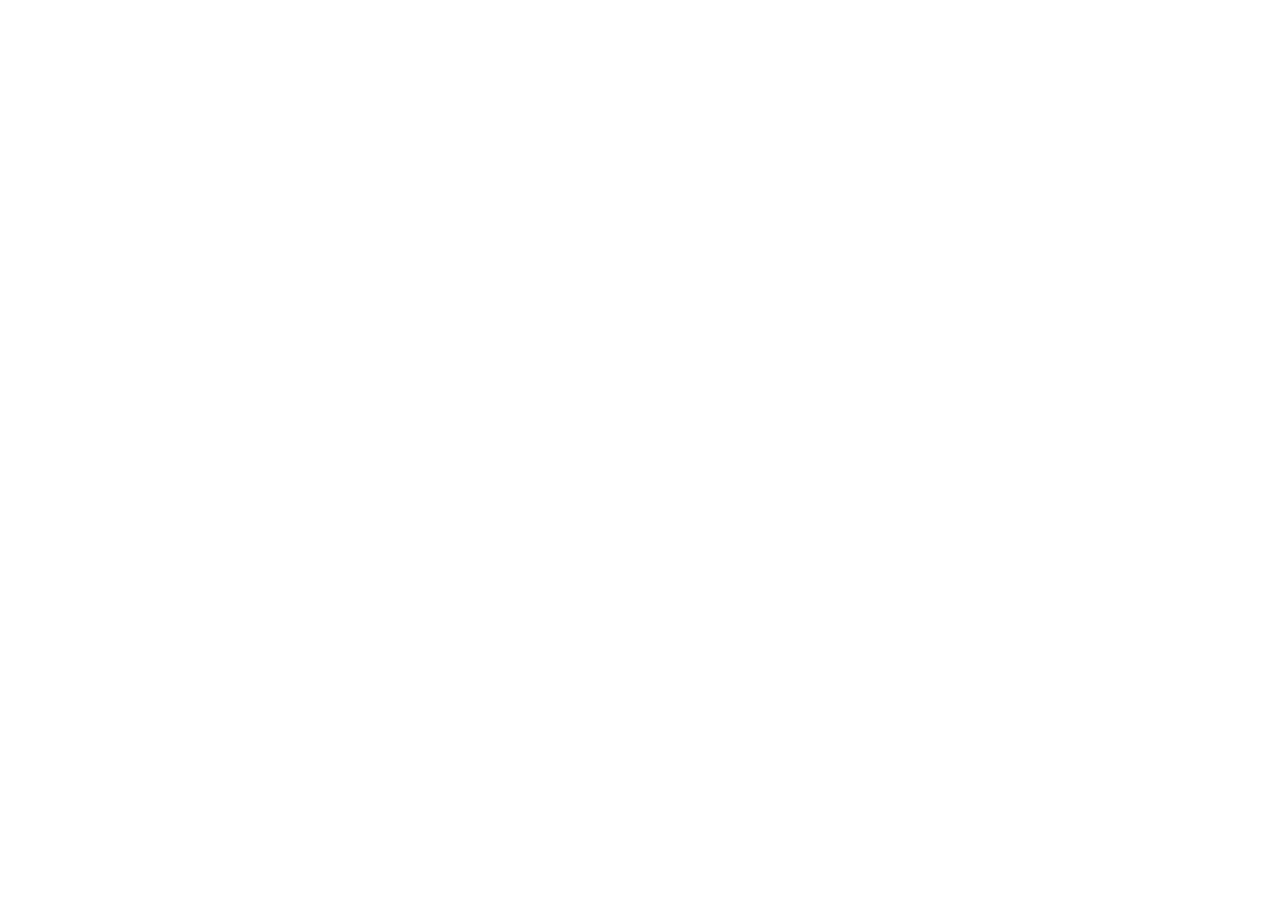
==== index.html @ de512acb "Add site root files (1/5)" ====
<!doctype html>
<html lang="en" class="antialiased">
  <head>
    <meta charset="UTF-8" />
    <meta name="viewport" content="width=device-width, initial-scale=1.0" />
    <title>Sanzberro Collective</title>
    <meta
      name="description"
      content="A house for work worth putting a name on. Sanzberro Collective LLC is a Visalia, California studio for design, making, and the ventures that follow."
    />
    <meta name="theme-color" content="#1c1916" />
    <link rel="icon" type="image/svg+xml" href="/favicon.svg" />
    <link rel="canonical" href="https://sanzberrocollective.com/" />
    <meta property="og:title" content="Sanzberro Collective" />
    <meta
      property="og:description"
      content="A house for work worth putting a name on. Sanzberro Collective LLC is a Visalia, California studio for design, making, and the ventures that follow."
    />
    <meta property="og:url" content="https://sanzberrocollective.com/" />
    <meta property="og:image" content="https://sanzberrocollective.com/og.jpg" />
    <meta property="og:image:width" content="1200" />
    <meta property="og:image:height" content="630" />
    <meta name="twitter:card" content="summary_large_image" />
    <meta name="twitter:title" content="Sanzberro Collective" />
    <meta
      name="twitter:description"
      content="A house for work worth putting a name on. Sanzberro Collective LLC is a Visalia, California studio for design, making, and the ventures that follow."
    />
    <meta name="twitter:image" content="https://sanzberrocollective.com/og.jpg" />
    <link rel="preconnect" href="https://fonts.googleapis.com" />
    <link rel="preconnect" href="https://fonts.gstatic.com" crossorigin />
    <link
      href="https://fonts.googleapis.com/css2?family=Fraunces:ital,opsz,wght@0,9..144,500;0,9..144,600;1,9..144,500&family=Outfit:wght@400;500;600&display=swap"
      rel="stylesheet"
    />
    <script type="application/ld+json">
      {
        "@context": "https://schema.org",
        "@type": "ProfessionalService",
        "name": "Sanzberro Collective LLC",
        "url": "https://sanzberrocollective.com/",
        "image": "https://sanzberrocollective.com/og.jpg",
        "email": "Sanzberrocollective@gmail.com",
        "founder": {
          "@type": "Person",
          "name": "John Sanzberro"
        },
        "address": {
          "@type": "PostalAddress",
          "streetAddress": "28 Geary St Suite 650 PMB 70394",
          "addressLocality": "San Francisco",
          "addressRegion": "CA",
          "postalCode": "94108",
          "addressCountry": "US"
        },
        "areaServed": "Visalia, California"
      }
    </script>
    <script type="module" crossorigin src="/assets/index-BXShD_Eb.js"></script>
    <link rel="stylesheet" crossorigin href="/assets/index-lNka67ib.css">
  </head>
  <body>
    <form name="inquiry" netlify netlify-honeypot="bot-field" hidden>
      <input type="text" name="name" />
      <input type="email" name="email" />
      <input type="text" name="subject" />
      <textarea name="message"></textarea>
      <input name="bot-field" />
    </form>
    <noscript>
      <main style="max-width: 40rem; margin: 4rem auto; padding: 0 1.25rem; font-family: Georgia, 'Iowan Old Style', serif; color: #1c1916; background: #f3efe8;">
        <p style="letter-spacing: 0.22em; text-transform: uppercase; font-family: 'Avenir Next', sans-serif; font-size: 0.75rem;">
          Visalia, California
        </p>
        <h1 style="font-weight: 500; font-size: 2.5rem; line-height: 1.15;">
          A house for work worth putting a name on.
        </h1>
        <p>
          Sanzberro Collective LLC is a studio for design, making, and the ventures that follow.
        </p>
        <p>
          Write <a href="mailto:Sanzberrocollective@gmail.com">Sanzberrocollective@gmail.com</a>
        </p>
      </main>
    </noscript>
    <div id="root"></div>
  </body>
</html>
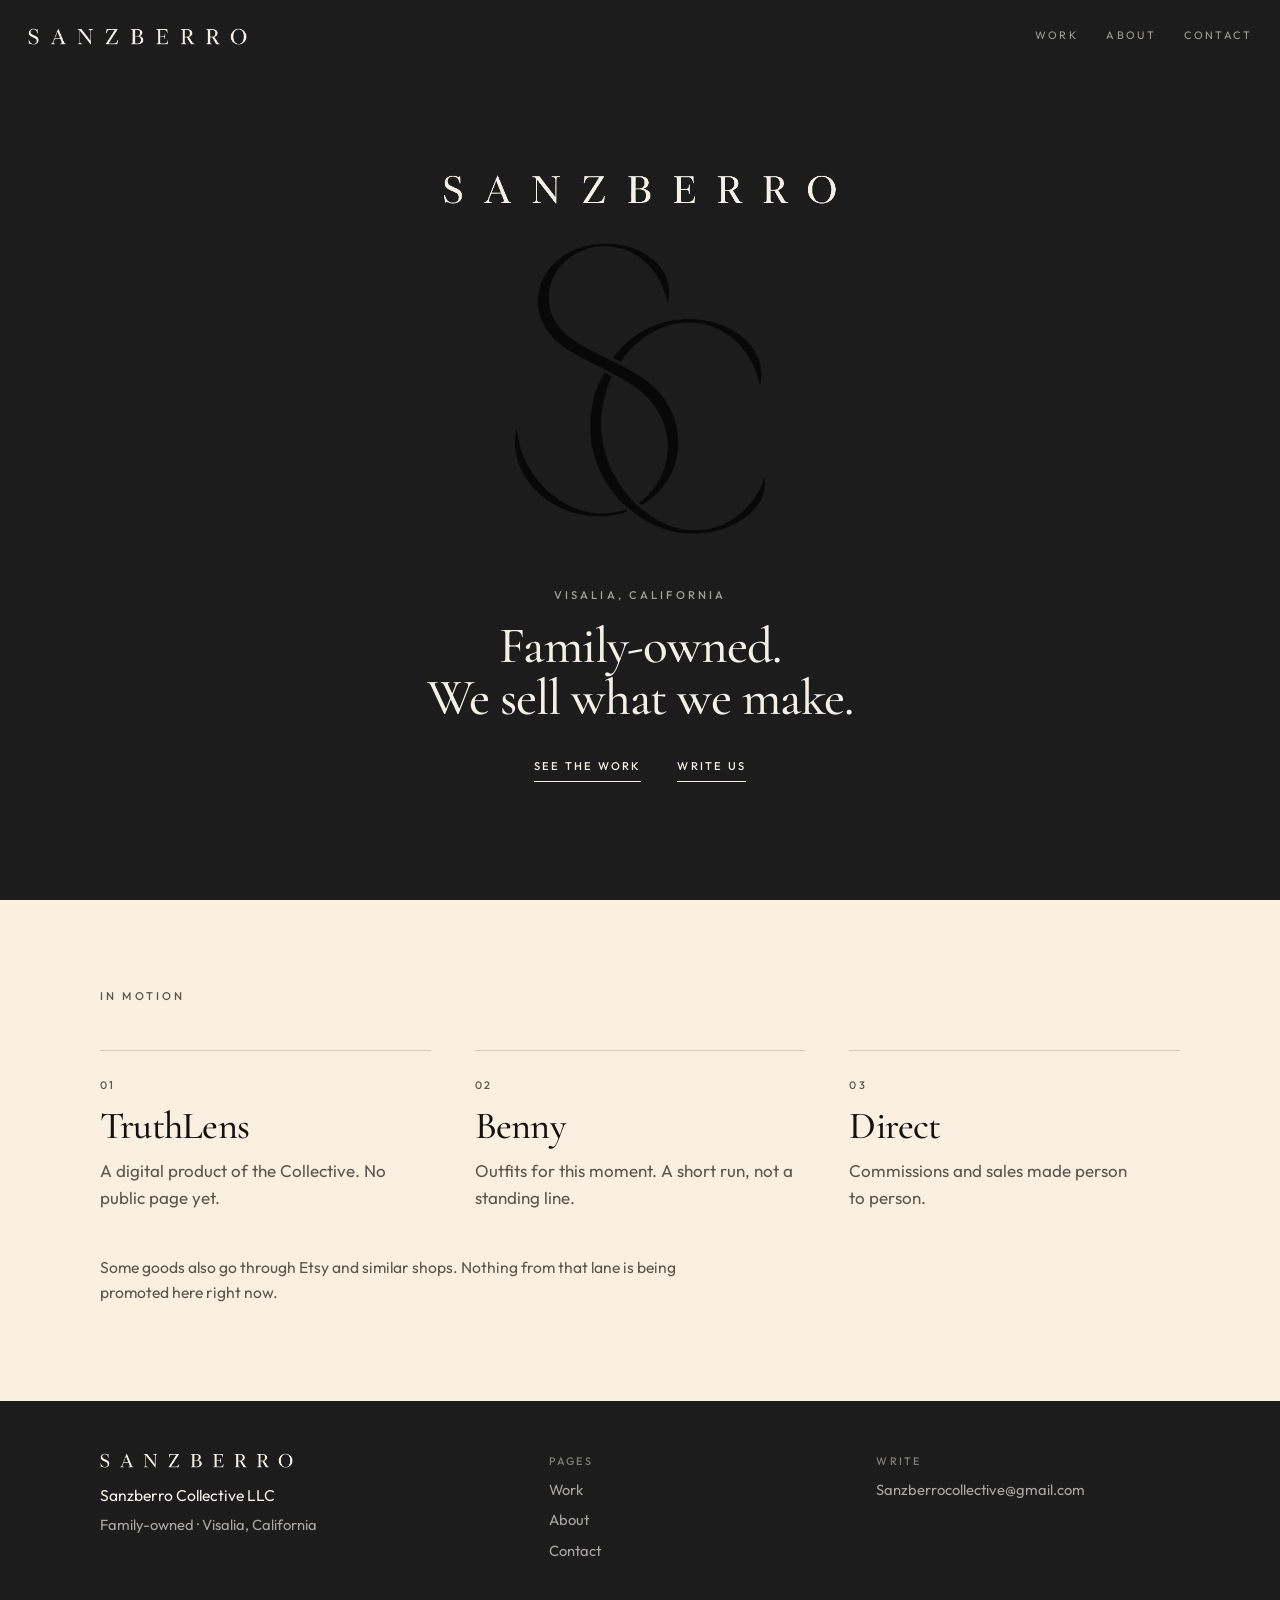
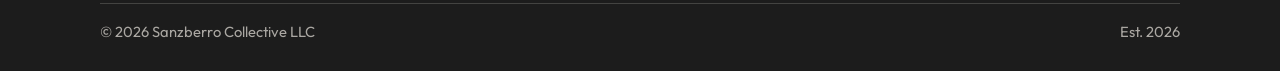
==== commit 474f9014: "Rebuild the public site around the locked Sanzberro mark. Replace the vault glyph, Pyrenees imagery," ====
--- a/index.html
+++ b/index.html
@@ -1,88 +1,137 @@
 <!doctype html>
-<html lang="en" class="antialiased">
+<html lang="en">
   <head>
-    <meta charset="UTF-8" />
-    <meta name="viewport" content="width=device-width, initial-scale=1.0" />
+    <meta charset="utf-8" />
+    <meta name="viewport" content="width=device-width, initial-scale=1" />
     <title>Sanzberro Collective</title>
-    <meta
-      name="description"
-      content="A house for work worth putting a name on. Sanzberro Collective LLC is a Visalia, California studio for design, making, and the ventures that follow."
-    />
-    <meta name="theme-color" content="#1c1916" />
-    <link rel="icon" type="image/svg+xml" href="/favicon.svg" />
+    <meta name="description" content="Sanzberro Collective LLC is a family-owned company in Visalia, California. We sell what we make — directly, on marketplaces, and here." />
+    <meta name="theme-color" content="#1c1c1c" />
+    
+    <link rel="icon" href="/favicon.svg" type="image/svg+xml" />
+    <link rel="icon" href="/favicon.png" type="image/png" sizes="32x32" />
+    <link rel="apple-touch-icon" href="/apple-touch-icon.png" />
     <link rel="canonical" href="https://sanzberrocollective.com/" />
     <meta property="og:title" content="Sanzberro Collective" />
-    <meta
-      property="og:description"
-      content="A house for work worth putting a name on. Sanzberro Collective LLC is a Visalia, California studio for design, making, and the ventures that follow."
-    />
+    <meta property="og:description" content="Sanzberro Collective LLC is a family-owned company in Visalia, California. We sell what we make — directly, on marketplaces, and here." />
     <meta property="og:url" content="https://sanzberrocollective.com/" />
     <meta property="og:image" content="https://sanzberrocollective.com/og.jpg" />
     <meta property="og:image:width" content="1200" />
     <meta property="og:image:height" content="630" />
+    <meta property="og:type" content="website" />
     <meta name="twitter:card" content="summary_large_image" />
     <meta name="twitter:title" content="Sanzberro Collective" />
-    <meta
-      name="twitter:description"
-      content="A house for work worth putting a name on. Sanzberro Collective LLC is a Visalia, California studio for design, making, and the ventures that follow."
-    />
+    <meta name="twitter:description" content="Sanzberro Collective LLC is a family-owned company in Visalia, California. We sell what we make — directly, on marketplaces, and here." />
     <meta name="twitter:image" content="https://sanzberrocollective.com/og.jpg" />
     <link rel="preconnect" href="https://fonts.googleapis.com" />
     <link rel="preconnect" href="https://fonts.gstatic.com" crossorigin />
     <link
-      href="https://fonts.googleapis.com/css2?family=Fraunces:ital,opsz,wght@0,9..144,500;0,9..144,600;1,9..144,500&family=Outfit:wght@400;500;600&display=swap"
+      href="https://fonts.googleapis.com/css2?family=Cormorant+Garamond:wght@500;600&family=Outfit:wght@400;500&display=swap"
       rel="stylesheet"
     />
+    <link rel="stylesheet" href="/style.css" />
     <script type="application/ld+json">
       {
         "@context": "https://schema.org",
-        "@type": "ProfessionalService",
+        "@type": "Organization",
         "name": "Sanzberro Collective LLC",
         "url": "https://sanzberrocollective.com/",
+        "logo": "https://sanzberrocollective.com/images/logo-primary.jpg",
         "image": "https://sanzberrocollective.com/og.jpg",
         "email": "Sanzberrocollective@gmail.com",
+        "foundingDate": "2026-08-19",
         "founder": {
           "@type": "Person",
           "name": "John Sanzberro"
         },
         "address": {
           "@type": "PostalAddress",
-          "streetAddress": "28 Geary St Suite 650 PMB 70394",
-          "addressLocality": "San Francisco",
+          "addressLocality": "Visalia",
           "addressRegion": "CA",
-          "postalCode": "94108",
           "addressCountry": "US"
-        },
-        "areaServed": "Visalia, California"
+        }
       }
     </script>
-    <script type="module" crossorigin src="/assets/index-BXShD_Eb.js"></script>
-    <link rel="stylesheet" crossorigin href="/assets/index-lNka67ib.css">
+    <link rel="preload" as="image" href="/images/lockup-primary.png" />
   </head>
   <body>
-    <form name="inquiry" netlify netlify-honeypot="bot-field" hidden>
-      <input type="text" name="name" />
-      <input type="email" name="email" />
-      <input type="text" name="subject" />
-      <textarea name="message"></textarea>
-      <input name="bot-field" />
-    </form>
-    <noscript>
-      <main style="max-width: 40rem; margin: 4rem auto; padding: 0 1.25rem; font-family: Georgia, 'Iowan Old Style', serif; color: #1c1916; background: #f3efe8;">
-        <p style="letter-spacing: 0.22em; text-transform: uppercase; font-family: 'Avenir Next', sans-serif; font-size: 0.75rem;">
-          Visalia, California
+    <a class="skip" href="#content">Skip to content</a>
+    <header class="site-header">
+      <a class="logo-link" href="/" aria-label="Sanzberro Collective, home">
+        <img class="wordmark" src="/images/wordmark-light.png" alt="Sanzberro" />
+      </a>
+      <nav class="nav" aria-label="Primary">
+        <a href="/work" >Work</a>
+        <a href="/about" >About</a>
+        <a href="/contact" >Contact</a>
+      </nav>
+    </header>
+    <main id="content">
+      <section class="hero">
+        <h1 class="sr-only">Sanzberro Collective</h1>
+        <img
+          class="lockup"
+          src="/images/lockup-primary.png"
+          alt="Sanzberro wordmark and SC monogram"
+          width="770"
+          height="715"
+        />
+        <p class="kicker kicker-light">Visalia, California</p>
+        <p class="hero-line">Family-owned.<br />We sell what we make.</p>
+        <p class="hero-links">
+          <a href="/work">See the work</a>
+          <a href="/contact">Write us</a>
         </p>
-        <h1 style="font-weight: 500; font-size: 2.5rem; line-height: 1.15;">
-          A house for work worth putting a name on.
-        </h1>
-        <p>
-          Sanzberro Collective LLC is a studio for design, making, and the ventures that follow.
-        </p>
-        <p>
-          Write <a href="mailto:Sanzberrocollective@gmail.com">Sanzberrocollective@gmail.com</a>
-        </p>
-      </main>
-    </noscript>
-    <div id="root"></div>
+      </section>
+      <section class="band">
+        <div class="wrap">
+          <p class="kicker">In motion</p>
+          <div class="trio">
+            <a class="trio-item" href="/work#truthlens">
+              <span class="num">01</span>
+              <h2>TruthLens</h2>
+              <p>A digital product of the Collective. No public page yet.</p>
+            </a>
+            <a class="trio-item" href="/work#benny">
+              <span class="num">02</span>
+              <h2>Benny</h2>
+              <p>Outfits for this moment. A short run, not a standing line.</p>
+            </a>
+            <a class="trio-item" href="/work#direct">
+              <span class="num">03</span>
+              <h2>Direct</h2>
+              <p>Commissions and sales made person to person.</p>
+            </a>
+          </div>
+          <p class="quiet">
+            Some goods also go through Etsy and similar shops. Nothing from that
+            lane is being promoted here right now.
+          </p>
+        </div>
+      </section>
+    </main>
+
+    <footer class="site-footer">
+      <div class="footer-grid">
+        <div>
+          <img class="footer-wordmark" src="/images/wordmark-light.png" alt="" />
+          <p class="footer-name">Sanzberro Collective LLC</p>
+          <p class="footer-meta">Family-owned · Visalia, California</p>
+        </div>
+        <div class="footer-col">
+          <span>Pages</span>
+          <a href="/work">Work</a>
+          <a href="/about">About</a>
+          <a href="/contact">Contact</a>
+        </div>
+        <div class="footer-col">
+          <span>Write</span>
+          <a href="mailto:Sanzberrocollective@gmail.com">Sanzberrocollective@gmail.com</a>
+        </div>
+      </div>
+      <p class="legal">
+        <span>© 2026 Sanzberro Collective LLC</span>
+        <span>Est. 2026</span>
+      </p>
+    </footer>
   </body>
 </html>
--- a/style.css
+++ b/style.css
@@ -0,0 +1,586 @@
+:root {
+  --black: #1c1c1c;
+  --cream: #f9f0e1;
+  --ink: #141210;
+  --muted: #5c564c;
+  --ivory: #f4f0e8;
+  --line: rgba(20, 18, 16, 0.16);
+  --line-light: rgba(244, 240, 232, 0.18);
+  --header: 4.5rem;
+  color-scheme: light;
+}
+
+*,
+*::before,
+*::after {
+  box-sizing: border-box;
+}
+
+html {
+  -webkit-text-size-adjust: 100%;
+}
+
+body {
+  margin: 0;
+  min-height: 100vh;
+  background: var(--cream);
+  color: var(--ink);
+  font-family: Outfit, "Avenir Next", "Segoe UI", sans-serif;
+  font-weight: 400;
+  font-size: 1.0625rem;
+  line-height: 1.6;
+  text-rendering: optimizeLegibility;
+}
+
+img {
+  max-width: 100%;
+  height: auto;
+  display: block;
+}
+
+a {
+  color: inherit;
+  text-decoration: none;
+}
+
+button,
+input,
+textarea {
+  font: inherit;
+  color: inherit;
+}
+
+h1,
+h2,
+.display {
+  font-family: "Cormorant Garamond", Palatino, "Palatino Linotype", Georgia, serif;
+  font-weight: 500;
+  letter-spacing: -0.02em;
+  line-height: 0.96;
+  text-wrap: balance;
+}
+
+p {
+  text-wrap: pretty;
+}
+
+::selection {
+  background: var(--black);
+  color: var(--cream);
+}
+
+.skip {
+  position: absolute;
+  left: 1rem;
+  top: 0.75rem;
+  transform: translateY(-160%);
+  background: var(--cream);
+  color: var(--ink);
+  padding: 0.45rem 0.7rem;
+  z-index: 40;
+}
+
+.skip:focus {
+  transform: none;
+}
+
+.sr-only {
+  position: absolute;
+  width: 1px;
+  height: 1px;
+  padding: 0;
+  margin: -1px;
+  overflow: hidden;
+  clip: rect(0, 0, 0, 0);
+  white-space: nowrap;
+  border: 0;
+}
+
+.section-title {
+  margin: 0;
+  font-size: clamp(2.4rem, 4vw, 3.4rem);
+}
+
+.site-header {
+  position: sticky;
+  top: 0;
+  z-index: 20;
+  display: flex;
+  align-items: center;
+  justify-content: space-between;
+  gap: 1.5rem;
+  min-height: var(--header);
+  padding: 1rem 1.75rem;
+  background: var(--black);
+  color: var(--ivory);
+}
+
+.logo-link {
+  display: flex;
+  align-items: center;
+  flex: 0 0 auto;
+}
+
+.wordmark {
+  height: 17px;
+  width: auto;
+}
+
+.nav {
+  display: flex;
+  align-items: center;
+  gap: 1.75rem;
+}
+
+.nav a {
+  font-size: 0.68rem;
+  letter-spacing: 0.22em;
+  text-transform: uppercase;
+  color: rgba(244, 240, 232, 0.62);
+}
+
+.nav a[aria-current="page"],
+.nav a:hover {
+  color: var(--ivory);
+}
+
+.hero {
+  min-height: calc(100svh - var(--header));
+  display: flex;
+  flex-direction: column;
+  align-items: center;
+  justify-content: center;
+  text-align: center;
+  padding: 4.5rem 1.5rem 5.25rem;
+  background: var(--black);
+  color: var(--ivory);
+}
+
+.lockup {
+  width: min(420px, 84vw);
+  height: auto;
+}
+
+.kicker {
+  margin: 0;
+  font-size: 0.7rem;
+  font-weight: 500;
+  letter-spacing: 0.28em;
+  text-transform: uppercase;
+  color: var(--muted);
+}
+
+.kicker-light {
+  color: rgba(244, 240, 232, 0.62);
+  margin-top: 2.25rem;
+}
+
+.hero-line {
+  margin: 0.9rem 0 0;
+  max-width: 16em;
+  font-family: "Cormorant Garamond", Palatino, "Palatino Linotype", Georgia, serif;
+  font-weight: 500;
+  font-size: clamp(2.15rem, 4vw, 3.25rem);
+  letter-spacing: -0.02em;
+  line-height: 1.02;
+  color: var(--ivory);
+}
+
+.hero-links {
+  display: flex;
+  flex-wrap: wrap;
+  justify-content: center;
+  gap: 1.75rem 2.25rem;
+  margin-top: 2.15rem;
+}
+
+.hero-links a,
+.text-link {
+  font-size: 0.7rem;
+  font-weight: 500;
+  letter-spacing: 0.2em;
+  text-transform: uppercase;
+  border-bottom: 1px solid currentColor;
+  padding-bottom: 0.28rem;
+}
+
+.band {
+  padding: 5.5rem 1.5rem 6rem;
+}
+
+.wrap {
+  width: min(1080px, 100%);
+  margin: 0 auto;
+}
+
+.narrow {
+  width: min(720px, 100%);
+}
+
+.trio {
+  display: grid;
+  grid-template-columns: repeat(3, 1fr);
+  gap: 2.75rem;
+  margin-top: 2.75rem;
+}
+
+.trio-item {
+  border-top: 1px solid var(--line);
+  padding-top: 1.15rem;
+}
+
+.num {
+  font-size: 0.68rem;
+  font-weight: 500;
+  letter-spacing: 0.22em;
+  color: var(--muted);
+}
+
+.trio-item h2,
+.venture h2,
+.earn h2,
+.person h2 {
+  margin: 0.7rem 0 0.75rem;
+  font-size: clamp(2rem, 3vw, 2.7rem);
+}
+
+.trio-item p,
+.venture p,
+.earn p,
+.lede,
+.person p,
+.quiet {
+  margin: 0;
+  color: var(--muted);
+}
+
+.trio-item:hover h2 {
+  text-decoration: underline;
+  text-underline-offset: 0.12em;
+  text-decoration-thickness: 1px;
+}
+
+.quiet {
+  max-width: 38rem;
+  margin-top: 2.75rem;
+  font-size: 0.98rem;
+}
+
+.page {
+  padding: 5.25rem 1.5rem 6.5rem;
+}
+
+.page h1 {
+  margin: 0.85rem 0 0;
+  font-size: clamp(3.4rem, 8vw, 6.4rem);
+}
+
+.lede {
+  max-width: 36rem;
+  margin-top: 1.5rem;
+  font-size: 1.15rem;
+  line-height: 1.55;
+}
+
+.split {
+  display: grid;
+  grid-template-columns: minmax(0, 1.15fr) minmax(260px, 0.85fr);
+  gap: 4rem;
+  align-items: center;
+}
+
+.lockup-cream {
+  width: min(420px, 100%);
+  margin-inline: auto;
+}
+
+.section {
+  margin-top: 6rem;
+}
+
+.earn,
+.ventures {
+  list-style: none;
+  margin: 2.25rem 0 0;
+  padding: 0;
+}
+
+.earn li,
+.venture {
+  display: grid;
+  grid-template-columns: 4.25rem minmax(0, 1fr) auto;
+  gap: 1.25rem 1.5rem;
+  align-items: start;
+  padding: 1.85rem 0;
+  border-top: 1px solid var(--line);
+}
+
+.earn li:last-child,
+.venture:last-child {
+  border-bottom: 1px solid var(--line);
+}
+
+.earn li {
+  grid-template-columns: 4.25rem minmax(0, 1fr);
+}
+
+.status {
+  margin-top: 0.85rem;
+  font-size: 0.68rem;
+  font-weight: 500;
+  letter-spacing: 0.18em;
+  text-transform: uppercase;
+  color: var(--muted);
+  text-align: right;
+}
+
+.venture .text-link,
+.person .text-link {
+  display: inline-block;
+  margin-top: 1.15rem;
+  color: var(--ink);
+}
+
+.person h2 {
+  margin-top: 0.8rem;
+}
+
+.contact-grid {
+  display: grid;
+  grid-template-columns: minmax(0, 0.85fr) minmax(0, 1.15fr);
+  gap: 4rem;
+  margin-top: 3.5rem;
+}
+
+.facts {
+  display: grid;
+  gap: 1.75rem;
+  margin: 0;
+}
+
+.facts div {
+  border-top: 1px solid var(--line);
+  padding-top: 0.85rem;
+}
+
+.facts dt {
+  margin: 0;
+  font-size: 0.68rem;
+  font-weight: 500;
+  letter-spacing: 0.2em;
+  text-transform: uppercase;
+  color: var(--muted);
+}
+
+.facts dd {
+  margin: 0.4rem 0 0;
+}
+
+.facts a {
+  border-bottom: 1px solid currentColor;
+}
+
+.note {
+  margin: 0.45rem 0 0;
+  color: var(--muted);
+  font-size: 0.92rem;
+}
+
+form {
+  display: grid;
+  gap: 1.15rem;
+}
+
+label {
+  display: grid;
+  gap: 0.35rem;
+  font-size: 0.68rem;
+  font-weight: 500;
+  letter-spacing: 0.18em;
+  text-transform: uppercase;
+  color: var(--muted);
+}
+
+input,
+textarea {
+  width: 100%;
+  border: 0;
+  border-bottom: 1px solid var(--line);
+  border-radius: 0;
+  background: transparent;
+  padding: 0.7rem 0;
+  outline: none;
+}
+
+textarea {
+  min-height: 8.5rem;
+  resize: vertical;
+}
+
+input:focus,
+textarea:focus {
+  border-bottom-color: var(--ink);
+}
+
+button {
+  justify-self: start;
+  margin-top: 0.4rem;
+  border: 0;
+  background: var(--black);
+  color: var(--ivory);
+  padding: 0.95rem 1.35rem;
+  letter-spacing: 0.18em;
+  text-transform: uppercase;
+  font-size: 0.68rem;
+  font-weight: 500;
+  cursor: pointer;
+}
+
+button:hover {
+  background: #000;
+}
+
+.form-status {
+  min-height: 1.4em;
+  margin: 0;
+  color: var(--ink);
+  font-size: 0.95rem;
+}
+
+.site-footer {
+  background: var(--black);
+  color: var(--ivory);
+  padding: 3.25rem 1.75rem 1.75rem;
+}
+
+.footer-grid {
+  width: min(1080px, 100%);
+  margin: 0 auto;
+  display: grid;
+  grid-template-columns: 1.4fr 1fr 1fr;
+  gap: 2rem 1.5rem;
+}
+
+.footer-wordmark {
+  height: 15px;
+  width: auto;
+}
+
+.footer-name {
+  margin: 0.9rem 0 0;
+  font-size: 0.98rem;
+}
+
+.footer-meta,
+.footer-col a,
+.legal {
+  color: rgba(244, 240, 232, 0.66);
+  font-size: 0.92rem;
+}
+
+.footer-meta {
+  margin: 0.35rem 0 0;
+}
+
+.footer-col {
+  display: grid;
+  align-content: start;
+  gap: 0.45rem;
+}
+
+.footer-col span,
+.footer-label {
+  font-size: 0.68rem;
+  font-weight: 500;
+  letter-spacing: 0.2em;
+  text-transform: uppercase;
+  color: rgba(244, 240, 232, 0.46);
+}
+
+.footer-col a:hover {
+  color: var(--ivory);
+}
+
+.legal {
+  width: min(1080px, 100%);
+  margin: 2.5rem auto 0;
+  padding-top: 1rem;
+  border-top: 1px solid var(--line-light);
+  display: flex;
+  justify-content: space-between;
+  gap: 1rem;
+  flex-wrap: wrap;
+}
+
+:focus-visible {
+  outline: 1px solid var(--ink);
+  outline-offset: 3px;
+}
+
+.site-header :focus-visible,
+.site-footer :focus-visible,
+.hero :focus-visible {
+  outline-color: var(--ivory);
+}
+
+@media (max-width: 800px) {
+  .trio,
+  .split,
+  .contact-grid,
+  .footer-grid {
+    grid-template-columns: 1fr;
+  }
+
+  .venture,
+  .earn li {
+    grid-template-columns: 3rem minmax(0, 1fr);
+  }
+
+  .status {
+    grid-column: 2;
+    text-align: left;
+    margin-top: 0;
+  }
+
+  .page {
+    padding-top: 3.5rem;
+  }
+
+  .section {
+    margin-top: 4rem;
+  }
+
+  .split {
+    gap: 2rem;
+  }
+}
+
+@media (max-width: 640px) {
+  .site-header {
+    flex-direction: column;
+    align-items: flex-start;
+    padding: 0.95rem 1.15rem 0.85rem;
+    gap: 0.75rem;
+  }
+
+  .nav {
+    gap: 1.15rem;
+  }
+
+  .band,
+  .page,
+  .site-footer {
+    padding-left: 1.15rem;
+    padding-right: 1.15rem;
+  }
+
+  .wordmark {
+    height: 15px;
+  }
+}
+
+@media (prefers-reduced-motion: reduce) {
+  * {
+    scroll-behavior: auto !important;
+  }
+}
